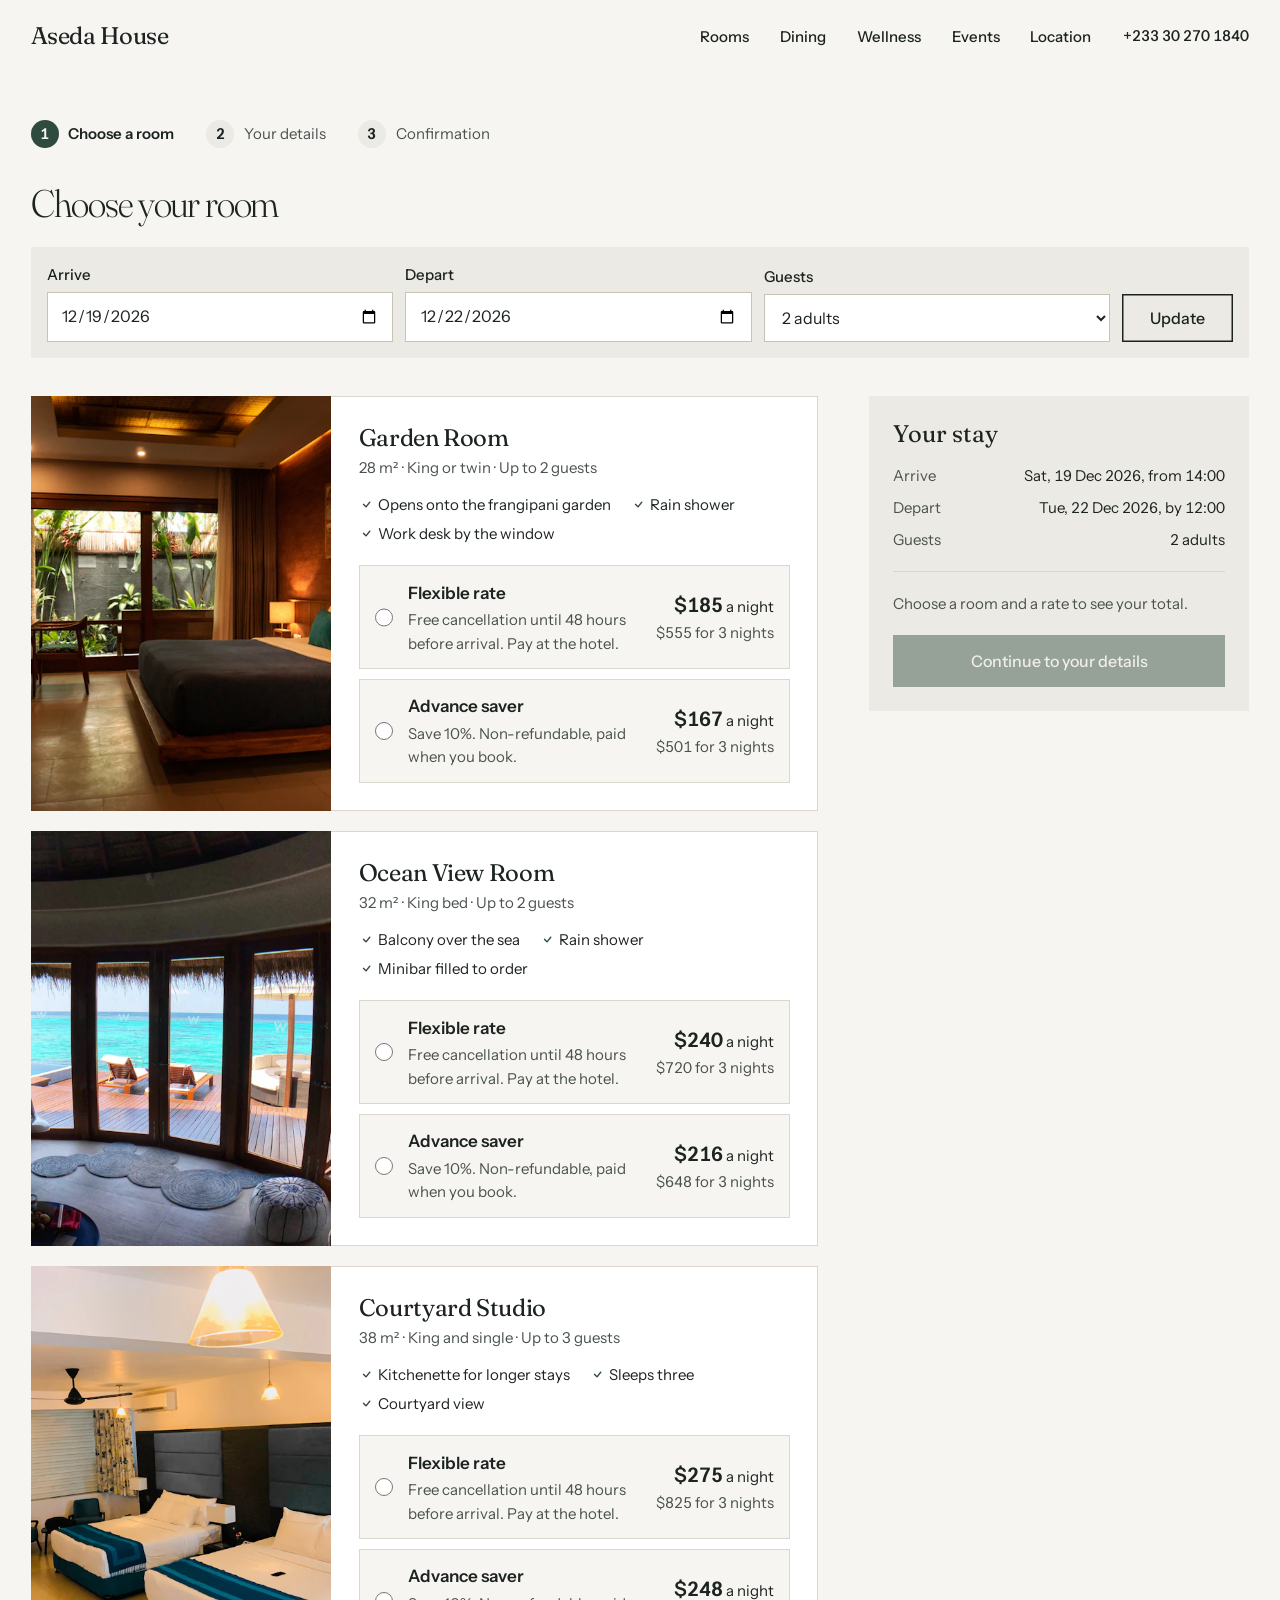
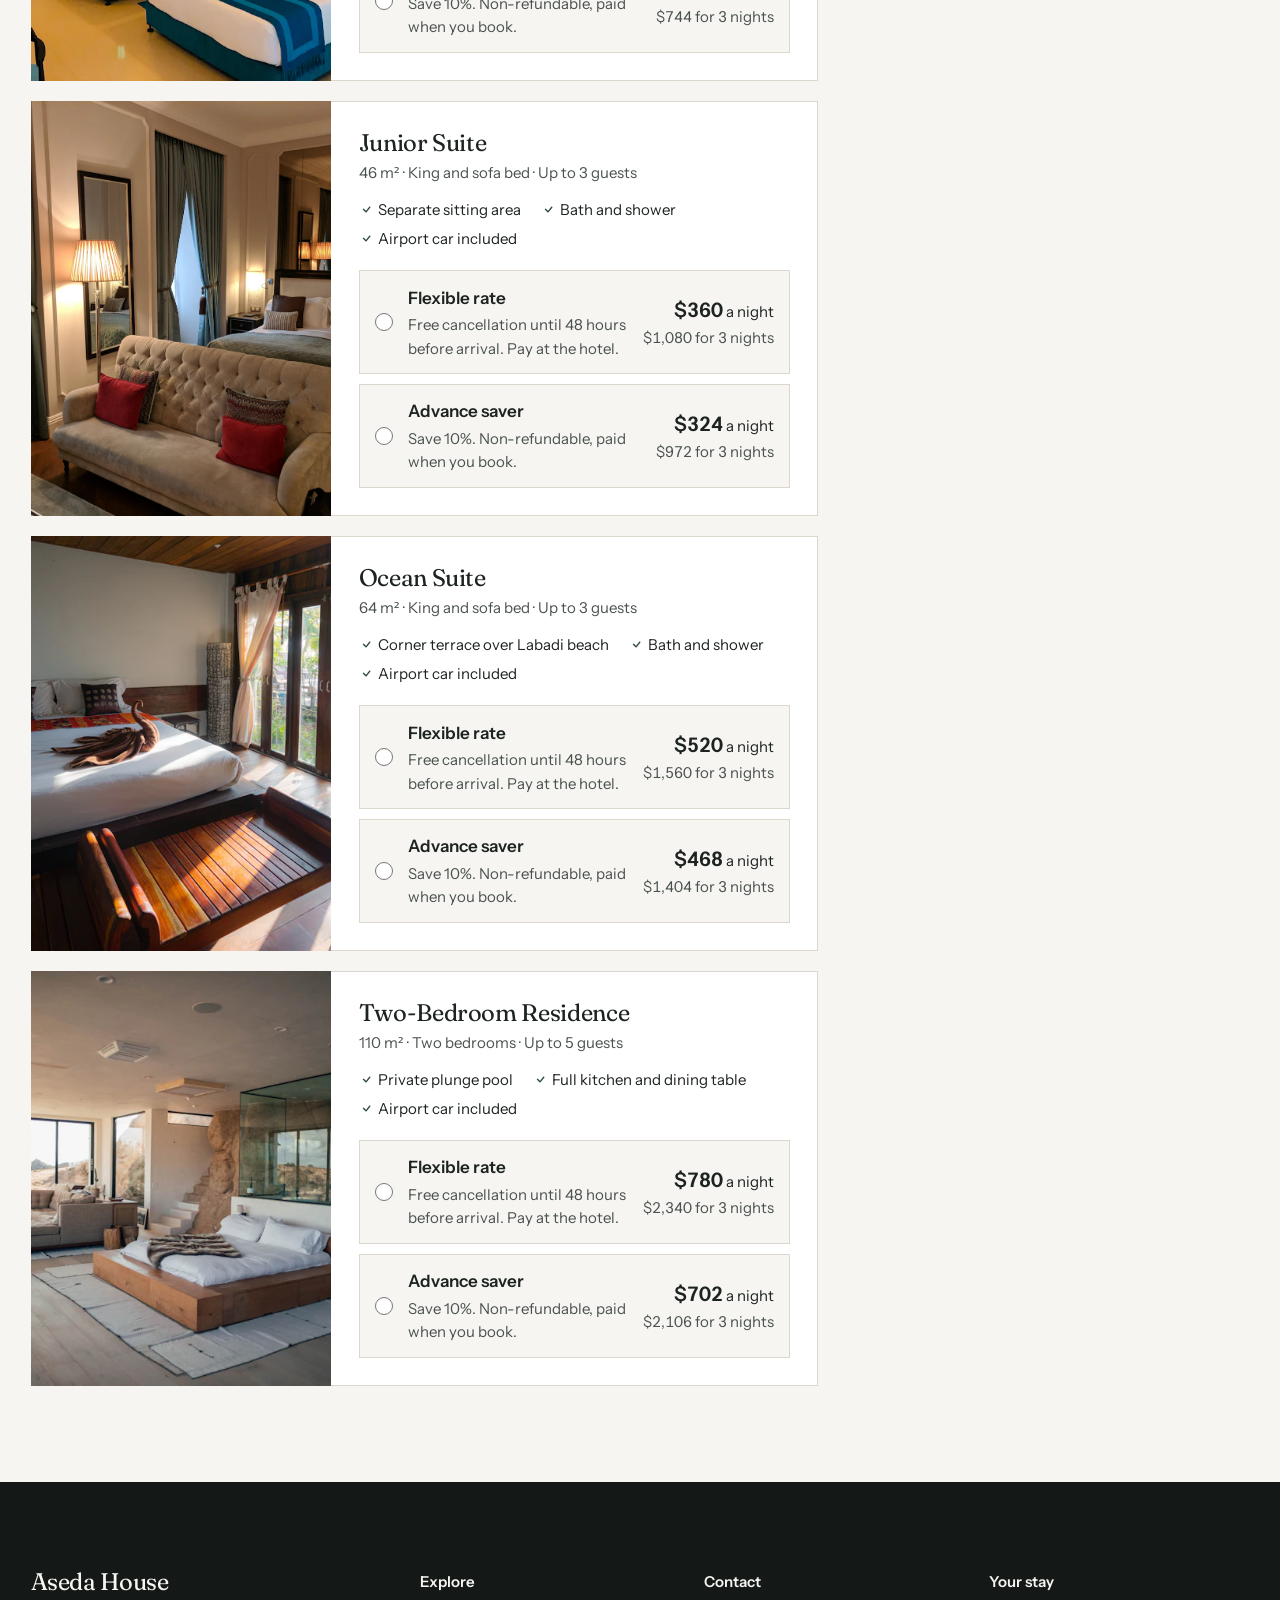
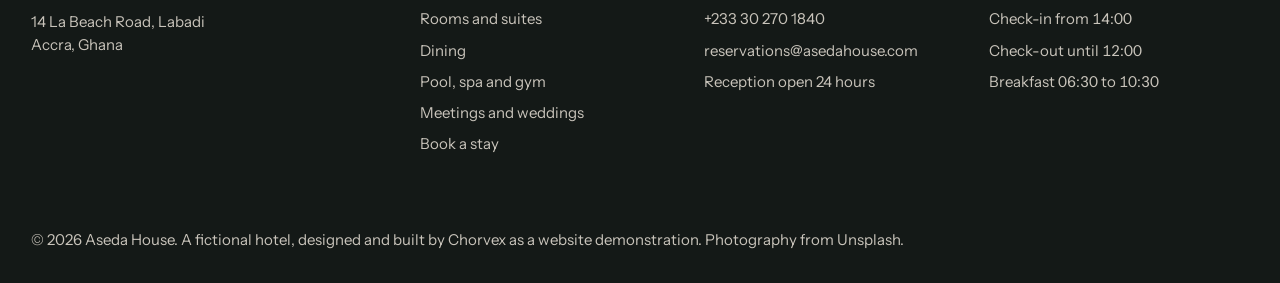
==== booking.html @ 12451e7a "Aseda House website: homepage, booking and checkout - Homepage: full-bleed hero with a live booking " ====
<!doctype html>
<html lang="en">
<head>
  <meta charset="utf-8">
  <meta name="viewport" content="width=device-width, initial-scale=1, viewport-fit=cover">
  <title>Choose your room · Aseda House</title>
  <meta name="description" content="Check availability and book a room or suite at Aseda House, Labadi, Accra. Best rate and breakfast included when you book direct.">
  <meta name="theme-color" content="#F6F5F1">
  <link rel="icon" href="assets/logo/favicon.svg" type="image/svg+xml">
  <link rel="preconnect" href="https://fonts.googleapis.com">
  <link rel="preconnect" href="https://fonts.gstatic.com" crossorigin>
  <link rel="stylesheet" href="https://fonts.googleapis.com/css2?family=Fraunces:opsz,wght,SOFT@9..144,300..500,30&family=Instrument+Sans:wght@400..600&display=swap">
  <link rel="stylesheet" href="https://cdn.jsdelivr.net/npm/bootstrap-icons@1.11.3/font/bootstrap-icons.min.css">
  <link rel="stylesheet" href="css/base.css">
  <link rel="stylesheet" href="css/components.css">
  <link rel="stylesheet" href="css/responsive.css">
  <link rel="stylesheet" href="css/booking.css">
  <script>document.documentElement.classList.add('js');</script>
</head>
<body class="page-booking">
  <a class="skip-link" href="#main">Skip to content</a>

  <header class="site-header" data-header>
    <div class="site-header__inner">
      <a class="wordmark" href="index.html" aria-label="Aseda House, home">Aseda House</a>
      <nav class="site-nav" aria-label="Main">
        <ul class="site-nav__list">
          <li><a href="index.html#rooms">Rooms</a></li>
          <li><a href="index.html#dining">Dining</a></li>
          <li><a href="index.html#wellness">Wellness</a></li>
          <li><a href="index.html#events">Events</a></li>
          <li><a href="index.html#location">Location</a></li>
        </ul>
      </nav>
      <a class="site-header__phone tabular" href="tel:+233302701840">+233 30 270 1840</a>
      <button class="menu-toggle" type="button" aria-expanded="false" aria-controls="mobile-menu" data-menu-open>
        <i class="bi bi-list" aria-hidden="true"></i><span class="visually-hidden">Open menu</span>
      </button>
    </div>
  </header>

  <div class="mobile-menu" id="mobile-menu" role="dialog" aria-modal="true" aria-label="Menu" hidden>
    <div class="mobile-menu__top">
      <a class="wordmark" href="index.html">Aseda House</a>
      <button class="menu-toggle" type="button" data-menu-close>
        <i class="bi bi-x-lg" aria-hidden="true"></i><span class="visually-hidden">Close menu</span>
      </button>
    </div>
    <nav aria-label="Mobile">
      <ul class="mobile-menu__list">
        <li><a href="index.html">Home</a></li>
        <li><a href="index.html#rooms">Rooms and suites</a></li>
        <li><a href="index.html#dining">Dining</a></li>
        <li><a href="index.html#wellness">Wellness</a></li>
        <li><a href="index.html#location">Location</a></li>
      </ul>
    </nav>
    <div class="mobile-menu__foot">
      <a class="mobile-menu__phone" href="tel:+233302701840">+233 30 270 1840</a>
    </div>
  </div>

  <main id="main" class="flow">
    <div class="container">
      <ol class="steps" aria-label="Booking steps">
        <li class="is-current" aria-current="step"><span>Choose a room</span></li>
        <li><span>Your details</span></li>
        <li><span>Confirmation</span></li>
      </ol>

      <h1 class="t-h2 flow__title">Choose your room</h1>

      <form class="search" action="booking.html" method="get" data-search aria-label="Change your dates">
        <div class="search__field">
          <label for="s-in">Arrive</label>
          <input id="s-in" name="checkin" type="date" required>
        </div>
        <div class="search__field">
          <label for="s-out">Depart</label>
          <input id="s-out" name="checkout" type="date" required>
        </div>
        <div class="search__field">
          <label for="s-guests">Guests</label>
          <select id="s-guests" name="guests">
            <option value="1">1 adult</option>
            <option value="2" selected>2 adults</option>
            <option value="3">3 guests</option>
            <option value="4">4 guests</option>
            <option value="5">5 guests</option>
          </select>
        </div>
        <button class="btn btn--outline search__submit" type="submit">Update</button>
      </form>

      <div class="flow__layout">
        <div class="room-list" data-room-list tabindex="-1" aria-label="Available rooms" aria-live="polite">
          <noscript>
            <div class="notice">
              <h2 class="t-h3">Book by phone or email</h2>
              <p>Online booking needs JavaScript. Call <a href="tel:+233302701840">+233 30 270 1840</a> or write to <a href="mailto:reservations@asedahouse.com">reservations@asedahouse.com</a> with your dates and we will reply within the hour.</p>
            </div>
          </noscript>
        </div>
        <aside class="summary" data-summary aria-label="Your stay"></aside>
      </div>
    </div>

    <div class="mobile-bar" data-mobile-bar hidden>
      <div>
        <p class="mobile-bar__total" data-mobile-total></p>
        <p class="mobile-bar__detail" data-mobile-detail></p>
      </div>
      <a class="btn btn--accent" href="checkout.html">Continue</a>
    </div>
  </main>

  <!-- ============ Footer ============ -->
  <footer class="site-footer">
    <div class="container site-footer__cols">
      <div>
        <p class="wordmark site-footer__brand">Aseda House</p>
        <address>14 La Beach Road, Labadi<br>Accra, Ghana</address>
      </div>
      <nav aria-label="Footer">
        <p class="site-footer__head">Explore</p>
        <ul>
          <li><a href="index.html#rooms">Rooms and suites</a></li>
          <li><a href="index.html#dining">Dining</a></li>
          <li><a href="index.html#wellness">Pool, spa and gym</a></li>
          <li><a href="index.html#events">Meetings and weddings</a></li>
          <li><a href="booking.html">Book a stay</a></li>
        </ul>
      </nav>
      <div>
        <p class="site-footer__head">Contact</p>
        <ul>
          <li><a href="tel:+233302701840">+233 30 270 1840</a></li>
          <li><a href="mailto:reservations@asedahouse.com">reservations@asedahouse.com</a></li>
          <li>Reception open 24 hours</li>
        </ul>
      </div>
      <div>
        <p class="site-footer__head">Your stay</p>
        <ul class="tabular">
          <li>Check-in from 14:00</li>
          <li>Check-out until 12:00</li>
          <li>Breakfast 06:30 to 10:30</li>
        </ul>
      </div>
    </div>
    <div class="container site-footer__legal">
      <p>© 2026 Aseda House. A fictional hotel, designed and built by Chorvex as a website demonstration. Photography from Unsplash.</p>
    </div>
  </footer>
  <script src="js/main.js" defer></script>
  <script src="js/booking.js" defer></script>
</body>
</html>
---- css/base.css ----
/* ==========================================================================
   Aseda House — base
   Tokens, reset, typography, layout primitives. Every other stylesheet
   references these tokens; no raw colours or sizes downstream.
   ========================================================================== */

:root {
  /* Brand palette */
  --limestone: #F6F5F1;
  --linen: #ECEAE4;
  --sand: #DCD7CC;
  --brass: #B8945A;
  --laterite: #A4553A;
  --laterite-deep: #8E4630;
  --palm: #2F4A3E;
  --ink: #1C2321;
  --night: #141917;

  /* Roles */
  --bg: var(--limestone);
  --surface: var(--linen);
  --text: var(--ink);
  --text-soft: #4A524F;
  --accent: var(--palm);
  --accent-press: #22372E;
  --on-dark: var(--limestone);
  --on-dark-soft: #C9C4BB;
  --error: #9A2F1F;
  --success: var(--palm);

  /* Type */
  --font-display: "Fraunces", "Iowan Old Style", Georgia, serif;
  --font-text: "Instrument Sans", "Segoe UI", system-ui, sans-serif;

  /* Five steps, and only five */
  --step-display: clamp(3.25rem, 8.6vw, 8.25rem);   /* 52 → 132 */
  --step-h2: clamp(2.25rem, 4.2vw, 3.75rem);        /* 36 → 60 */
  --step-h3: clamp(1.5rem, 2.4vw, 2.25rem);         /* 24 → 36 */
  --step-body: clamp(1.0625rem, 1.1vw, 1.1875rem);  /* 17 → 19 */
  --step-small: 0.9375rem;                          /* 15 */

  /* Space */
  --margin: clamp(1rem, 2.4vw, 2rem);
  --gap: clamp(1rem, 2vw, 1.5rem);
  --section: clamp(5rem, 10vw, 8.5rem);
  --container: 1240px;
  --frame: 10px;

  /* Shape and motion */
  --radius: 0;
  --ease-out: cubic-bezier(0.22, 1, 0.36, 1);
  --ease-in-out: cubic-bezier(0.65, 0, 0.35, 1);
  --dur-fast: 180ms;
  --dur: 300ms;
  --dur-slow: 700ms;

  --header-h: 72px;
}

/* ---------- Reset ---------- */
*, *::before, *::after { box-sizing: border-box; }
* { margin: 0; }
html {
  -webkit-text-size-adjust: 100%;
  text-size-adjust: 100%;
  scroll-behavior: smooth;
  scroll-padding-top: var(--header-h);
}
body {
  min-height: 100svh;
  background: var(--bg);
  color: var(--text);
  font-family: var(--font-text);
  font-size: var(--step-body);
  line-height: 1.55;
  -webkit-font-smoothing: antialiased;
  text-rendering: optimizeLegibility;
  overflow-x: clip;
}
img, picture, svg, video { display: block; max-width: 100%; }
img { height: auto; }
[hidden] { display: none !important; }
input, button, textarea, select { font: inherit; color: inherit; }
button { cursor: pointer; background: none; border: 0; padding: 0; }
a { color: inherit; text-decoration: none; }
ul, ol { padding: 0; list-style: none; }
p, li, dd { text-wrap: pretty; }
h1, h2, h3, h4 { text-wrap: balance; font-weight: inherit; }

::selection { background: var(--palm); color: var(--limestone); }

:focus-visible {
  outline: 2px solid var(--accent);
  outline-offset: 3px;
}
.on-dark :focus-visible { outline-color: var(--brass); }

/* ---------- Type roles ---------- */
.t-display,
.t-h2,
.t-h3 {
  font-family: var(--font-display);
  font-weight: 300;
  font-variation-settings: "SOFT" 30, "opsz" 144;
  letter-spacing: -0.03em;
  line-height: 1;
}
.t-display { font-size: var(--step-display); line-height: 0.96; }
.t-h2 { font-size: var(--step-h2); line-height: 1.02; }
.t-h3 { font-size: var(--step-h3); line-height: 1.15; letter-spacing: -0.015em; font-variation-settings: "SOFT" 30, "opsz" 48; }
.t-body { font-size: var(--step-body); line-height: 1.55; }
.t-small { font-size: var(--step-small); line-height: 1.5; }
.t-soft { color: var(--text-soft); }
.on-dark .t-soft { color: var(--on-dark-soft); }
.tabular { font-variant-numeric: tabular-nums; }

/* ---------- Layout primitives ---------- */
.wrap {
  width: 100%;
  padding-inline: var(--margin);
}
.grid {
  display: grid;
  grid-template-columns: repeat(12, minmax(0, 1fr));
  column-gap: var(--gap);
}
.section { padding-block: var(--section); }

.visually-hidden {
  position: absolute !important;
  width: 1px; height: 1px;
  padding: 0; margin: -1px;
  overflow: hidden; clip: rect(0 0 0 0);
  white-space: nowrap; border: 0;
}

.skip-link {
  position: fixed;
  top: 12px; left: 12px;
  z-index: 200;
  padding: 12px 18px;
  background: var(--ink);
  color: var(--limestone);
  transform: translateY(-160%);
  transition: transform var(--dur) var(--ease-out);
}
.skip-link:focus { transform: none; }

/* Chapter grounds: each section is one flat field */
[data-ground="limestone"] { background: var(--limestone); color: var(--ink); }
[data-ground="linen"]     { background: var(--linen);     color: var(--ink); }
[data-ground="sand"]      { background: var(--sand);      color: var(--ink); }
[data-ground="laterite"]  { background: var(--laterite);  color: var(--limestone); }
[data-ground="palm"]      { background: var(--palm);      color: var(--limestone); }
[data-ground="ink"]       { background: var(--ink);       color: var(--limestone); }
[data-ground="night"]     { background: var(--night);     color: var(--limestone); }

/* ---------- Reveal (content is visible without script) ---------- */
.js [data-reveal] {
  opacity: 0;
  transform: translateY(24px);
  transition:
    opacity var(--dur-slow) var(--ease-out),
    transform var(--dur-slow) var(--ease-out);
  transition-delay: calc(var(--i, 0) * 80ms);
}
.js [data-reveal].is-in { opacity: 1; transform: none; }

@media (prefers-reduced-motion: reduce) {
  html { scroll-behavior: auto; }
  *, *::before, *::after {
    animation-duration: 0.01ms !important;
    animation-iteration-count: 1 !important;
    transition-duration: 0.01ms !important;
    transition-delay: 0ms !important;
  }
  .js [data-reveal] { opacity: 1; transform: none; }
}
---- css/components.css ----
/* ==========================================================================
   Aseda House — components shared by every page
   Wordmark, header, navigation, mobile menu, buttons, links, footer
   ========================================================================== */

/* ---------- Wordmark ---------- */
.wordmark {
  font-family: var(--font-display);
  font-weight: 400;
  font-variation-settings: "SOFT" 30, "opsz" 36;
  font-size: 1.5rem;
  letter-spacing: -0.02em;
  line-height: 1;
  white-space: nowrap;
}
.wordmark--light { color: var(--limestone); }

/* ---------- Buttons ---------- */
.btn {
  --btn-bg: var(--ink);
  --btn-fg: var(--limestone);
  --btn-bg-hover: #000;
  display: inline-flex;
  align-items: center;
  justify-content: center;
  gap: 0.6em;
  min-height: 52px;
  padding: 0 1.75rem;
  background: var(--btn-bg);
  color: var(--btn-fg);
  font-size: 1rem;
  font-weight: 500;
  line-height: 1;
  white-space: nowrap;
  border-radius: var(--radius);
  transition:
    background-color var(--dur-fast) ease,
    transform var(--dur-fast) var(--ease-out);
  -webkit-tap-highlight-color: transparent;
}
.btn:hover { background: var(--btn-bg-hover); }
.btn:active { transform: scale(0.97); }
.btn--accent { --btn-bg: var(--accent); --btn-fg: var(--limestone); --btn-bg-hover: var(--accent-press); }
.btn--light { --btn-bg: var(--limestone); --btn-fg: var(--ink); --btn-bg-hover: #fff; }
.btn--sm { min-height: 44px; padding: 0 1.25rem; font-size: var(--step-small); }
.btn--block { width: 100%; }

/* ---------- Arrow link ---------- */
.link-arrow {
  display: inline-flex;
  align-items: center;
  gap: 0.5em;
  font-weight: 500;
  text-decoration: underline;
  text-decoration-thickness: 2px;
  text-underline-offset: 6px;
  text-decoration-color: color-mix(in srgb, currentColor 35%, transparent);
  transition: text-decoration-color var(--dur) ease;
}
.link-arrow .bi { transition: transform var(--dur) var(--ease-out); }
.link-arrow:hover { text-decoration-color: currentColor; }
.link-arrow:hover .bi { transform: translateX(4px); }

/* ---------- Header ---------- */
.site-header {
  position: fixed;
  inset: 0 0 auto 0;
  z-index: 50;
  height: var(--header-h);
  transition:
    background-color var(--dur) ease,
    color var(--dur) ease,
    transform var(--dur-slow) var(--ease-out);
}
.site-header__inner {
  height: 100%;
  display: flex;
  align-items: center;
  gap: 2rem;
  padding-inline: var(--margin);
}
.site-header .wordmark { margin-right: auto; }

.site-nav__list { display: flex; gap: clamp(1.25rem, 2.4vw, 2.25rem); }
.site-nav__list a {
  position: relative;
  font-size: var(--step-small);
  font-weight: 500;
  padding-block: 0.5rem;
}
.site-nav__list a::after {
  content: "";
  position: absolute;
  left: 0; right: 0; bottom: 0.15rem;
  height: 2px;
  background: currentColor;
  transform: scaleX(0);
  transform-origin: left;
  transition: transform var(--dur) var(--ease-out);
}
.site-nav__list a:hover::after,
.site-nav__list a[aria-current="page"]::after { transform: scaleX(1); }

/* A solid bar on the page ground; over the hero photograph it is clear, with light type */
.site-header { background-color: var(--limestone); color: var(--ink); }
.site-header.is-clear { background-color: transparent; color: var(--limestone); }
.site-header__phone {
  font-size: var(--step-small);
  font-weight: 500;
  white-space: nowrap;
}
.site-header__phone:hover { text-decoration: underline; text-underline-offset: 4px; }

.menu-toggle {
  display: none;
  width: 48px; height: 48px;
  margin-right: -12px;
  align-items: center;
  justify-content: center;
  font-size: 1.75rem;
  -webkit-tap-highlight-color: transparent;
}
.menu-toggle--light { color: var(--limestone); }

/* ---------- Mobile menu ---------- */
.mobile-menu {
  position: fixed;
  inset: 0;
  z-index: 100;
  display: flex;
  flex-direction: column;
  background: var(--ink);
  color: var(--limestone);
  padding: 0 var(--margin) max(var(--margin), env(safe-area-inset-bottom));
  overflow-y: auto;
  overscroll-behavior: contain;
}
.mobile-menu[hidden] { display: none; }
.mobile-menu .menu-toggle { display: inline-flex; color: var(--limestone); }
.mobile-menu__top {
  height: var(--header-h);
  flex: none;
  display: flex;
  align-items: center;
  justify-content: space-between;
}
.mobile-menu__list { padding-block: 2rem; }
.mobile-menu__list a {
  display: block;
  padding-block: 0.4rem;
  font-family: var(--font-display);
  font-weight: 300;
  font-size: clamp(2.25rem, 9vw, 3rem);
  letter-spacing: -0.03em;
  line-height: 1.1;
}
.mobile-menu__list a[aria-current="page"] { color: var(--brass); }
.mobile-menu__foot { margin-top: auto; display: grid; gap: 1rem; padding-top: 1.5rem; }
.mobile-menu__phone { text-align: center; padding: 0.75rem; color: var(--on-dark-soft); }
.mobile-menu.is-open .mobile-menu__list li {
  animation: menu-in var(--dur-slow) var(--ease-out) both;
  animation-delay: calc(var(--i, 0) * 50ms);
}
@keyframes menu-in {
  from { opacity: 0; transform: translateY(16px); }
}
body.menu-open { overflow: hidden; }

/* ---------- Outline button ---------- */
.btn--outline {
  --btn-bg: transparent; --btn-fg: var(--ink); --btn-bg-hover: var(--ink);
  box-shadow: inset 0 0 0 1.5px var(--ink);
  transition: background-color var(--dur-fast) ease, color var(--dur-fast) ease, transform var(--dur-fast) var(--ease-out);
}
.btn--outline:hover { color: var(--limestone); }

/* ---------- Footer ---------- */
.site-footer {
  background: var(--night);
  color: var(--on-dark-soft);
  padding-block: clamp(3.5rem, 7vw, 5.5rem) 2rem;
  font-size: var(--step-small);
}
.site-footer__cols {
  display: grid;
  grid-template-columns: 1.4fr repeat(3, minmax(0, 1fr));
  gap: 2.5rem var(--gap);
}
.site-footer__brand { color: var(--limestone); margin-bottom: 1rem; }
.site-footer address { font-style: normal; }
.site-footer ul { display: grid; gap: 0.5rem; }
.site-footer a { transition: color var(--dur-fast) ease; }
.site-footer a:hover { color: var(--limestone); }
.site-footer__head { color: var(--limestone); font-weight: 600; margin-bottom: 0.9rem; }
.site-footer__legal { margin-top: clamp(3rem, 6vw, 4.5rem); }
---- css/responsive.css ----
/* ==========================================================================
   Aseda House — shared responsive rules (header, hero booking bar, footer)
   Section layouts carry their own breakpoints in pages.css and booking.css.
   ========================================================================== */

/* ---------- Large screens ---------- */
@media (min-width: 1680px) {
  :root { --margin: 3rem; }
}

/* ---------- Laptops ---------- */
@media (max-width: 1180px) {
  .site-nav__list { gap: 1.25rem; }
  .site-header__phone { display: none; }
  .booking-bar { grid-template-columns: repeat(2, minmax(0, 1fr)) minmax(0, 1.4fr); }
  .booking-bar__field--wide { grid-column: 1 / 3; }
  .booking-bar__submit { min-height: 64px; }
}

/* ---------- Tablets and below ---------- */
@media (max-width: 959px) {
  :root { --header-h: 64px; }

  /* Header: menu button replaces the inline navigation */
  .site-nav,
  .site-header__book { display: none; }
  .menu-toggle { display: inline-flex; }

  /* Hero: the booking bar becomes a two-column form under the title */
  .hero__title { font-size: clamp(3rem, 12vw, 6rem); }
  .booking-bar { grid-template-columns: 1fr 1fr; }
  .booking-bar__field--wide { grid-column: 1 / -1; }
  .booking-bar__submit { grid-column: 1 / -1; min-height: 56px; }

  .site-footer__cols { grid-template-columns: 1fr 1fr; }
}

/* ---------- Phones ---------- */
@media (max-width: 639px) {
  :root { --section: 4.5rem; --margin: 20px; }

  .hero { padding-top: calc(var(--header-h) + 3rem); gap: 2rem; }
  .hero__title { font-size: 13vw; line-height: 0.98; }
  .hero__lede { font-size: 1.0625rem; margin-top: 1.25rem; }
  .booking-bar__field { padding: 0.75rem 1rem; }
  .booking-bar__field input,
  .booking-bar__field select { font-size: 1rem; }

  .site-footer__cols { grid-template-columns: 1fr; }
}
---- css/booking.css ----
/* ==========================================================================
   Aseda House — booking and checkout
   Steps, search bar, room offers, rate choices, the stay summary and the
   checkout form. Form controls keep their borders: they are real fields.
   ========================================================================== */

figure { margin: 0; }
figure > img { width: 100%; height: 100%; object-fit: cover; }

.container {
  width: min(100% - 2 * var(--margin), var(--container));
  margin-inline: auto;
}
.flow {
  padding: calc(var(--header-h) + clamp(1.5rem, 4vw, 3rem)) 0 clamp(4rem, 8vw, 6rem);
  min-height: 70svh;
}
.flow__title { margin-top: clamp(1.5rem, 3vw, 2.25rem); font-size: clamp(2rem, 3vw, 2.5rem); }
.flow__layout {
  display: grid;
  grid-template-columns: minmax(0, 1fr) minmax(300px, 380px);
  gap: clamp(1.5rem, 4vw, 3.5rem);
  align-items: start;
  margin-top: clamp(1.5rem, 3vw, 2.5rem);
}

.site-header__secure {
  display: inline-flex;
  align-items: center;
  gap: 0.4rem;
  font-size: var(--step-small);
  color: var(--text-soft);
}

/* ---------- Steps ---------- */
.steps {
  display: flex;
  flex-wrap: wrap;
  gap: 0.5rem 2rem;
  counter-reset: step;
  font-size: var(--step-small);
}
.steps li {
  counter-increment: step;
  display: flex;
  align-items: center;
  gap: 0.6rem;
  color: var(--text-soft);
}
.steps li::before {
  content: counter(step);
  display: grid;
  place-items: center;
  width: 1.75rem;
  height: 1.75rem;
  border-radius: 50%;
  background: var(--linen);
  color: var(--ink);
  font-weight: 600;
  font-variant-numeric: tabular-nums;
}
.steps li.is-current { color: var(--ink); font-weight: 600; }
.steps li.is-current::before { background: var(--accent); color: var(--limestone); }
.steps li.is-done::before { content: "\F26E"; font-family: "bootstrap-icons"; background: var(--palm); color: var(--limestone); }
.steps a { text-decoration: underline; text-underline-offset: 4px; }

/* ---------- Search ---------- */
.search {
  display: grid;
  grid-template-columns: repeat(3, minmax(0, 1fr)) auto;
  gap: 0.75rem;
  align-items: end;
  margin-top: 1.5rem;
  padding: 1rem;
  background: var(--linen);
}
.search__field,
.field { display: grid; gap: 0.35rem; }
.search__field label,
.field label { font-size: var(--step-small); font-weight: 500; }
.search__submit { min-height: 48px; }

/* Shared field look */
.search input,
.search select,
.field input,
.field select,
.field textarea {
  width: 100%;
  min-height: 48px;
  padding: 0.65rem 0.85rem;
  background: #fff;
  border: 1px solid #C9C3B6;
  border-radius: 0;
  font-size: 1rem;
  color: var(--ink);
  transition: border-color var(--dur-fast) ease, box-shadow var(--dur-fast) ease;
}
.field textarea { resize: vertical; min-height: 7rem; }
.search input:hover,
.search select:hover,
.field input:hover,
.field select:hover,
.field textarea:hover { border-color: var(--ink); }
.search input:focus,
.search select:focus,
.field input:focus,
.field select:focus,
.field textarea:focus { outline: none; border-color: var(--accent); box-shadow: 0 0 0 3px color-mix(in srgb, var(--accent) 25%, transparent); }
.field input:user-invalid,
.field select:user-invalid { border-color: var(--error); }
.field__hint,
.field__optional { font-size: var(--step-small); color: var(--text-soft); font-weight: 400; }

/* ---------- Room offers ---------- */
.room-list { display: grid; gap: 1.25rem; }
.room-list:focus { outline: none; }
.offer {
  display: grid;
  grid-template-columns: minmax(200px, 300px) minmax(0, 1fr);
  background: #fff;
  box-shadow: inset 0 0 0 1px var(--sand);
  transition: box-shadow var(--dur) ease;
}
.offer.is-selected { box-shadow: inset 0 0 0 2px var(--accent); }
.offer.is-unavailable { opacity: 0.6; }
.offer__img { position: relative; min-height: 220px; overflow: hidden; }
.offer__img img { position: absolute; inset: 0; }
.offer__body { padding: clamp(1.25rem, 2.5vw, 1.75rem); }
.offer__name {
  font-family: var(--font-display);
  font-weight: 400;
  font-variation-settings: "SOFT" 30, "opsz" 36;
  font-size: 1.5rem;
  letter-spacing: -0.015em;
  line-height: 1.15;
}
.offer__meta { margin-top: 0.3rem; font-size: var(--step-small); color: var(--text-soft); }
.offer__features {
  display: flex;
  flex-wrap: wrap;
  gap: 0.35rem 1.25rem;
  margin-top: 0.85rem;
  font-size: var(--step-small);
}
.offer__features li { position: relative; padding-left: 1.2rem; }
.offer__features li::before {
  content: "\F26E";
  font-family: "bootstrap-icons";
  position: absolute;
  left: 0;
  color: var(--accent);
}
.offer__note { margin-top: 1.25rem; font-size: var(--step-small); color: var(--text-soft); }

.rates { border: 0; padding: 0; margin: 1.25rem 0 0; display: grid; gap: 0.6rem; min-width: 0; }

/* A rate or an option: the whole row is the control */
.rate,
.choice {
  display: grid;
  grid-template-columns: auto minmax(0, 1fr) auto;
  gap: 0.25rem 0.9rem;
  align-items: center;
  padding: 0.9rem 1rem;
  background: var(--limestone);
  box-shadow: inset 0 0 0 1px var(--sand);
  cursor: pointer;
  transition: box-shadow var(--dur-fast) ease, background-color var(--dur-fast) ease;
}
.rate:hover,
.choice:hover { box-shadow: inset 0 0 0 1px var(--ink); }
.rate.is-checked,
.choice:has(input:checked) { background: #fff; box-shadow: inset 0 0 0 2px var(--accent); }
.choice.is-disabled { opacity: 0.55; cursor: not-allowed; }
.choice + .choice { margin-top: 0.6rem; }
.rate input,
.choice input { width: 1.15rem; height: 1.15rem; accent-color: var(--accent); margin: 0; }
.rate:has(input:focus-visible),
.choice:has(input:focus-visible) { outline: 2px solid var(--accent); outline-offset: 2px; }
.rate__text,
.choice__text { display: grid; gap: 0.15rem; }
.rate__name,
.choice__name { font-weight: 600; }
.rate__terms,
.choice__terms { font-size: var(--step-small); color: var(--text-soft); }
.rate__price { text-align: right; font-size: var(--step-small); }
.rate__price strong { font-size: 1.25rem; font-weight: 600; }
.rate__total { display: block; color: var(--text-soft); }
.choice__price { font-size: var(--step-small); font-weight: 600; text-align: right; }

/* ---------- Summary ---------- */
.summary {
  position: sticky;
  top: calc(var(--header-h) + 1.5rem);
  padding: 1.5rem;
  background: var(--linen);
}
.summary__title {
  font-family: var(--font-display);
  font-weight: 400;
  font-variation-settings: "SOFT" 30, "opsz" 36;
  font-size: 1.5rem;
  line-height: 1.15;
  margin-bottom: 1rem;
}
.summary__rows { display: grid; gap: 0.55rem; font-size: var(--step-small); }
.summary__rows div { display: flex; justify-content: space-between; gap: 1rem; }
.summary__rows dt { color: var(--text-soft); }
.summary__rows dd { text-align: right; font-variant-numeric: tabular-nums; }
.summary__room {
  display: grid;
  grid-template-columns: 88px 1fr;
  gap: 0.9rem;
  align-items: center;
  margin-block: 1.25rem;
  padding-block: 1.25rem;
  border-block: 1px solid var(--sand);
}
.summary__room img { aspect-ratio: 4 / 3; width: 100%; height: auto; object-fit: cover; }
.summary__room-name { font-weight: 600; }
.summary__room-rate { font-size: var(--step-small); color: var(--text-soft); }
.summary__money dt { color: var(--ink); }
.summary__total {
  margin-top: 0.5rem;
  padding-top: 0.9rem;
  border-top: 1px solid var(--sand);
  font-size: 1.125rem;
  font-weight: 600;
}
.summary__note { margin-top: 1rem; font-size: var(--step-small); color: var(--text-soft); }
.summary__empty { margin-top: 1.25rem; padding-top: 1.25rem; border-top: 1px solid var(--sand); font-size: var(--step-small); color: var(--text-soft); }
.summary__cta { margin-top: 1.25rem; }
.summary__cta.is-disabled { opacity: 0.45; pointer-events: none; }

/* ---------- Checkout form ---------- */
.checkout { display: grid; gap: 1.25rem; }
.panel {
  margin: 0;
  min-width: 0;
  padding: clamp(1.25rem, 3vw, 1.75rem);
  background: #fff;
  border: 0;
  box-shadow: inset 0 0 0 1px var(--sand);
}
.panel__title {
  float: left;
  width: 100%;
  margin-bottom: 1.25rem;
  font-family: var(--font-display);
  font-weight: 400;
  font-variation-settings: "SOFT" 30, "opsz" 36;
  font-size: 1.375rem;
  line-height: 1.2;
}
.panel__title + * { clear: both; }
.fields { display: grid; grid-template-columns: 1fr 1fr; gap: 1rem; }
.field--wide { grid-column: 1 / -1; }
.panel > .choice { margin-top: 1rem; }
.panel > .choice:first-of-type { margin-top: 0; }
.panel > .fields + .choice { margin-top: 1.25rem; }
.panel > [data-flight] { margin-top: 1rem; }

.checkout__foot { display: grid; gap: 1.25rem; justify-items: start; }
.checkout__submit { min-height: 56px; font-size: 1.0625rem; }
.consent { display: flex; gap: 0.75rem; align-items: flex-start; cursor: pointer; }
.consent input { width: 1.15rem; height: 1.15rem; margin-top: 0.2rem; accent-color: var(--accent); flex: none; }
.form-error { padding: 0.9rem 1rem; background: #F6E3DF; color: var(--error); font-weight: 500; }

/* ---------- Notices and confirmation ---------- */
.notice,
.confirm { padding: clamp(1.5rem, 4vw, 2.5rem); background: #fff; box-shadow: inset 0 0 0 1px var(--sand); }
.notice > * + *,
.confirm > * + * { margin-top: 1rem; }
.notice .btn { margin-top: 1.5rem; }
.confirm:focus { outline: none; }
.confirm__icon { font-size: 2.5rem; color: var(--palm); }
.confirm__ref { font-size: 1.125rem; }
.confirm__ref strong { letter-spacing: 0.02em; }
.confirm .button-row { display: flex; flex-wrap: wrap; align-items: center; gap: 1rem 2rem; margin-top: 1.75rem; }
.confirm__help { font-size: var(--step-small); color: var(--text-soft); }
.confirm__help a { text-decoration: underline; text-underline-offset: 3px; }

/* ---------- Phone bar ---------- */
.mobile-bar { display: none; }

/* ---------- Tablets ---------- */
@media (max-width: 959px) {
  .flow__layout { grid-template-columns: 1fr; }
  .summary { position: static; }
  .page-booking .summary { order: -1; }
  .room-list + .summary { order: 0; }
  .offer { grid-template-columns: 220px minmax(0, 1fr); }
  .site-header__secure { margin-left: auto; }

  .mobile-bar:not([hidden]) {
    position: sticky;
    bottom: 0;
    z-index: 40;
    display: flex;
    align-items: center;
    justify-content: space-between;
    gap: 1rem;
    padding: 0.85rem var(--margin) max(0.85rem, env(safe-area-inset-bottom));
    background: var(--ink);
    color: var(--limestone);
  }
  .mobile-bar__total { font-weight: 600; }
  .mobile-bar__detail { font-size: var(--step-small); color: var(--on-dark-soft); }
}

/* ---------- Phones ---------- */
@media (max-width: 639px) {
  .steps { gap: 0.5rem 1rem; }
  .steps li span { display: none; }
  .steps li.is-current span { display: inline; }
  .steps li a { font-size: 0; }
  .search { grid-template-columns: 1fr 1fr; }
  .search__field:nth-child(3),
  .search__submit { grid-column: span 1; }
  .offer { grid-template-columns: 1fr; }
  .offer__img { min-height: 0; aspect-ratio: 16 / 9; }
  .rate,
  .choice { grid-template-columns: auto minmax(0, 1fr); }
  .rate__price,
  .choice__price { grid-column: 2; text-align: left; }
  .fields { grid-template-columns: 1fr; }
  .checkout__foot { justify-items: stretch; }
}
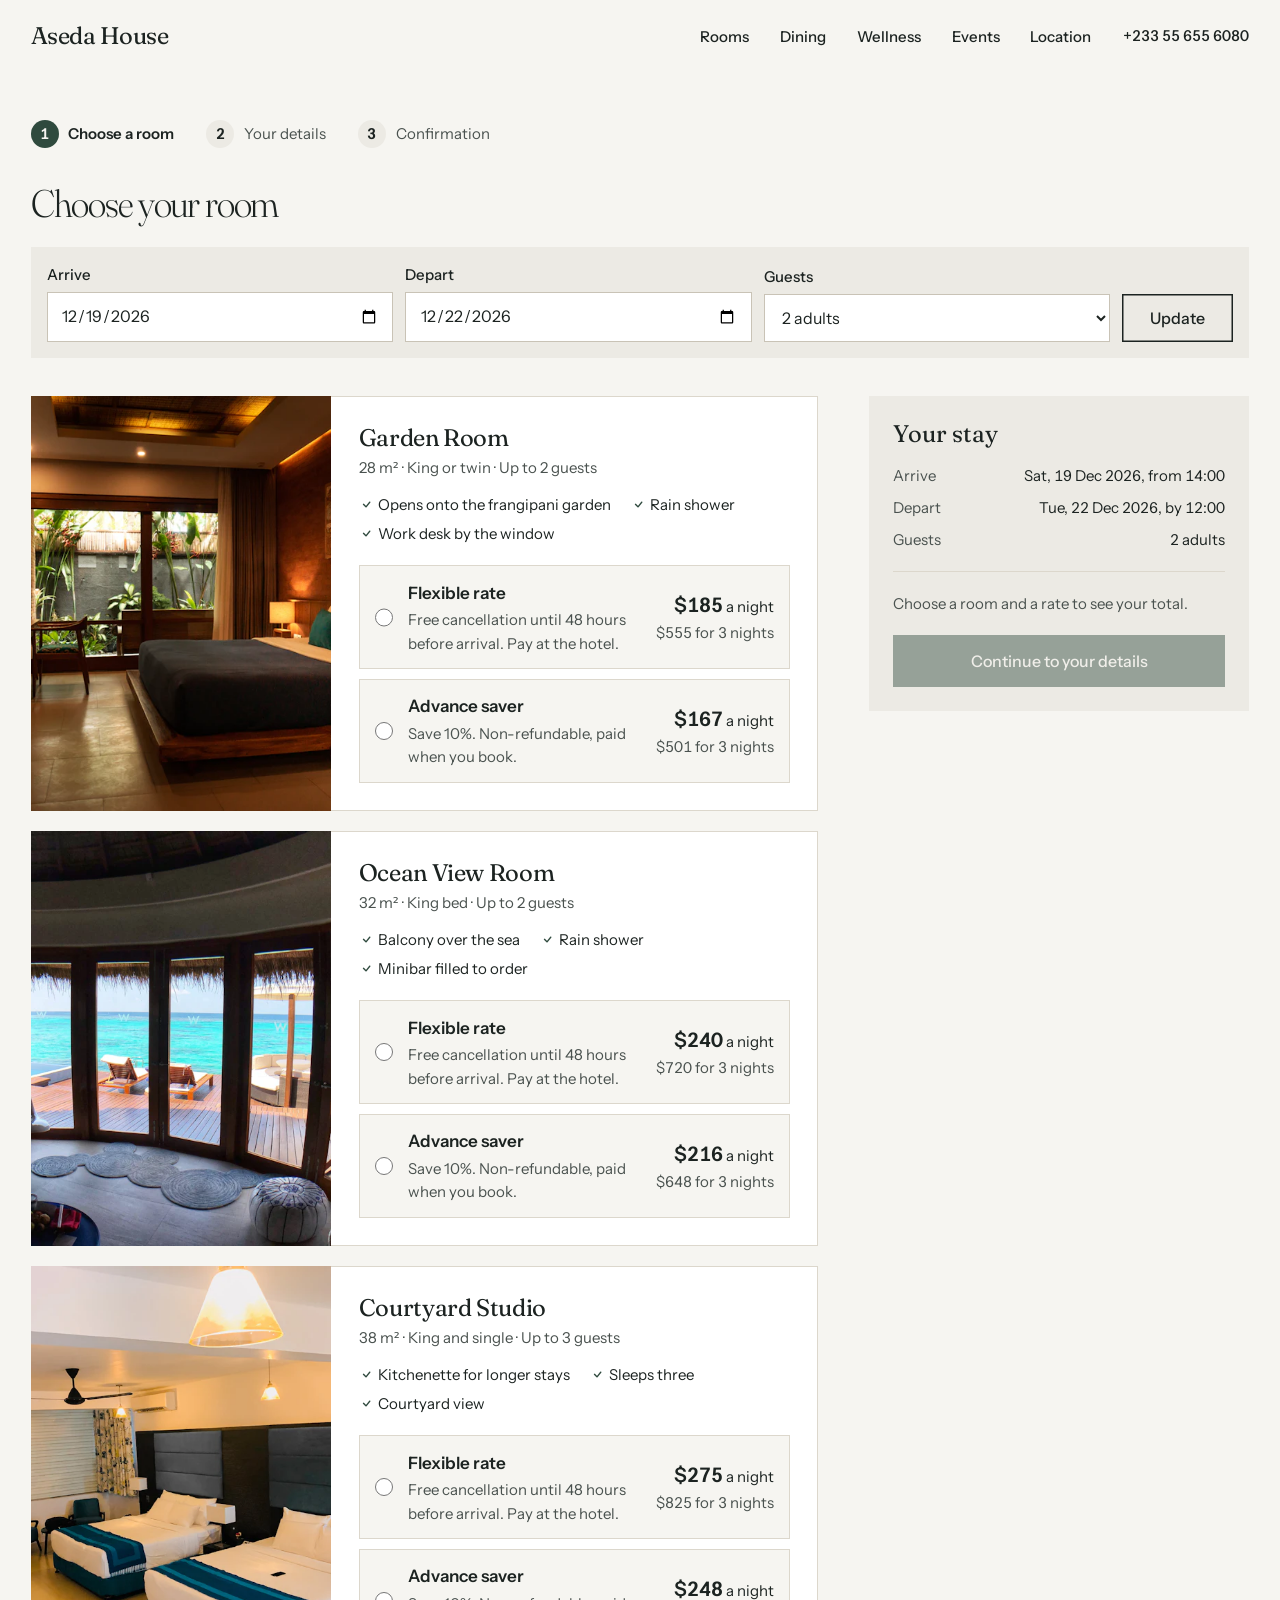
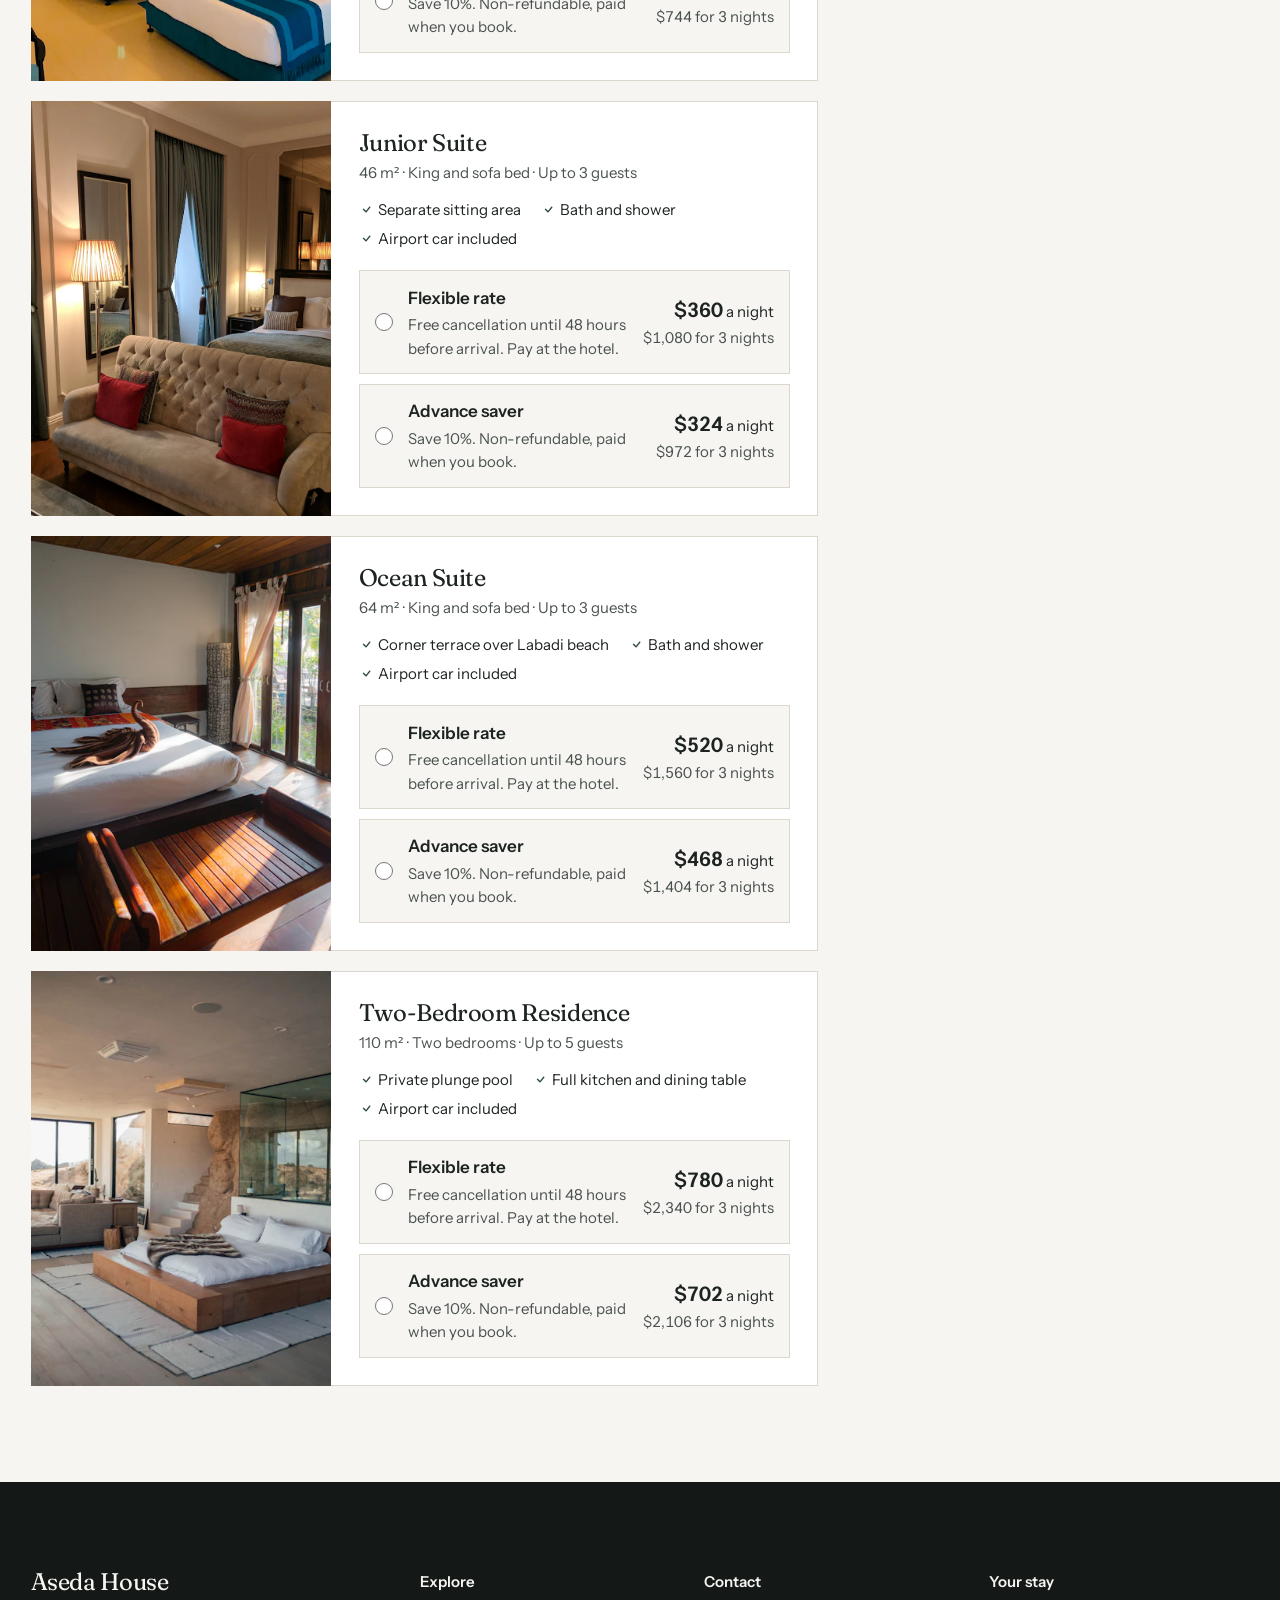
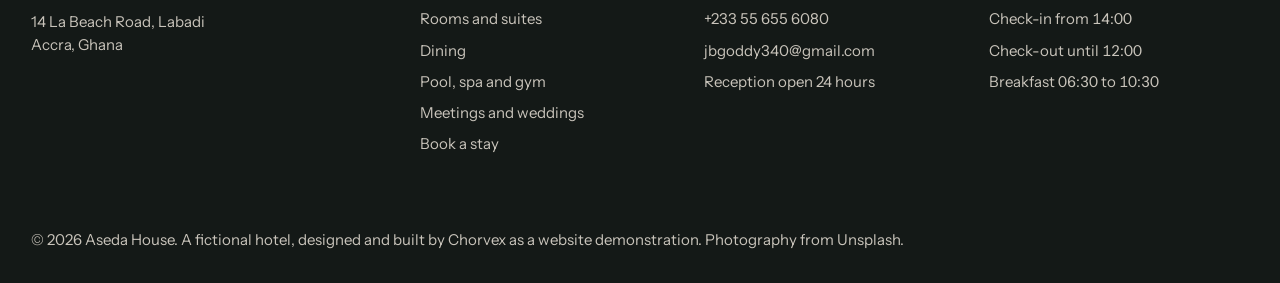
==== commit f8f873ee: "Update contact phone number and email across the site Phone is now +233 55 655 6080 and all contact," ====
--- a/booking.html
+++ b/booking.html
@@ -32,7 +32,7 @@
           <li><a href="index.html#location">Location</a></li>
         </ul>
       </nav>
-      <a class="site-header__phone tabular" href="tel:+233302701840">+233 30 270 1840</a>
+      <a class="site-header__phone tabular" href="tel:+233556556080">+233 55 655 6080</a>
       <button class="menu-toggle" type="button" aria-expanded="false" aria-controls="mobile-menu" data-menu-open>
         <i class="bi bi-list" aria-hidden="true"></i><span class="visually-hidden">Open menu</span>
       </button>
@@ -56,7 +56,7 @@
       </ul>
     </nav>
     <div class="mobile-menu__foot">
-      <a class="mobile-menu__phone" href="tel:+233302701840">+233 30 270 1840</a>
+      <a class="mobile-menu__phone" href="tel:+233556556080">+233 55 655 6080</a>
     </div>
   </div>
 
@@ -97,7 +97,7 @@
           <noscript>
             <div class="notice">
               <h2 class="t-h3">Book by phone or email</h2>
-              <p>Online booking needs JavaScript. Call <a href="tel:+233302701840">+233 30 270 1840</a> or write to <a href="mailto:reservations@asedahouse.com">reservations@asedahouse.com</a> with your dates and we will reply within the hour.</p>
+              <p>Online booking needs JavaScript. Call <a href="tel:+233556556080">+233 55 655 6080</a> or write to <a href="mailto:jbgoddy340@gmail.com">jbgoddy340@gmail.com</a> with your dates and we will reply within the hour.</p>
             </div>
           </noscript>
         </div>
@@ -134,8 +134,8 @@
       <div>
         <p class="site-footer__head">Contact</p>
         <ul>
-          <li><a href="tel:+233302701840">+233 30 270 1840</a></li>
-          <li><a href="mailto:reservations@asedahouse.com">reservations@asedahouse.com</a></li>
+          <li><a href="tel:+233556556080">+233 55 655 6080</a></li>
+          <li><a href="mailto:jbgoddy340@gmail.com">jbgoddy340@gmail.com</a></li>
           <li>Reception open 24 hours</li>
         </ul>
       </div>
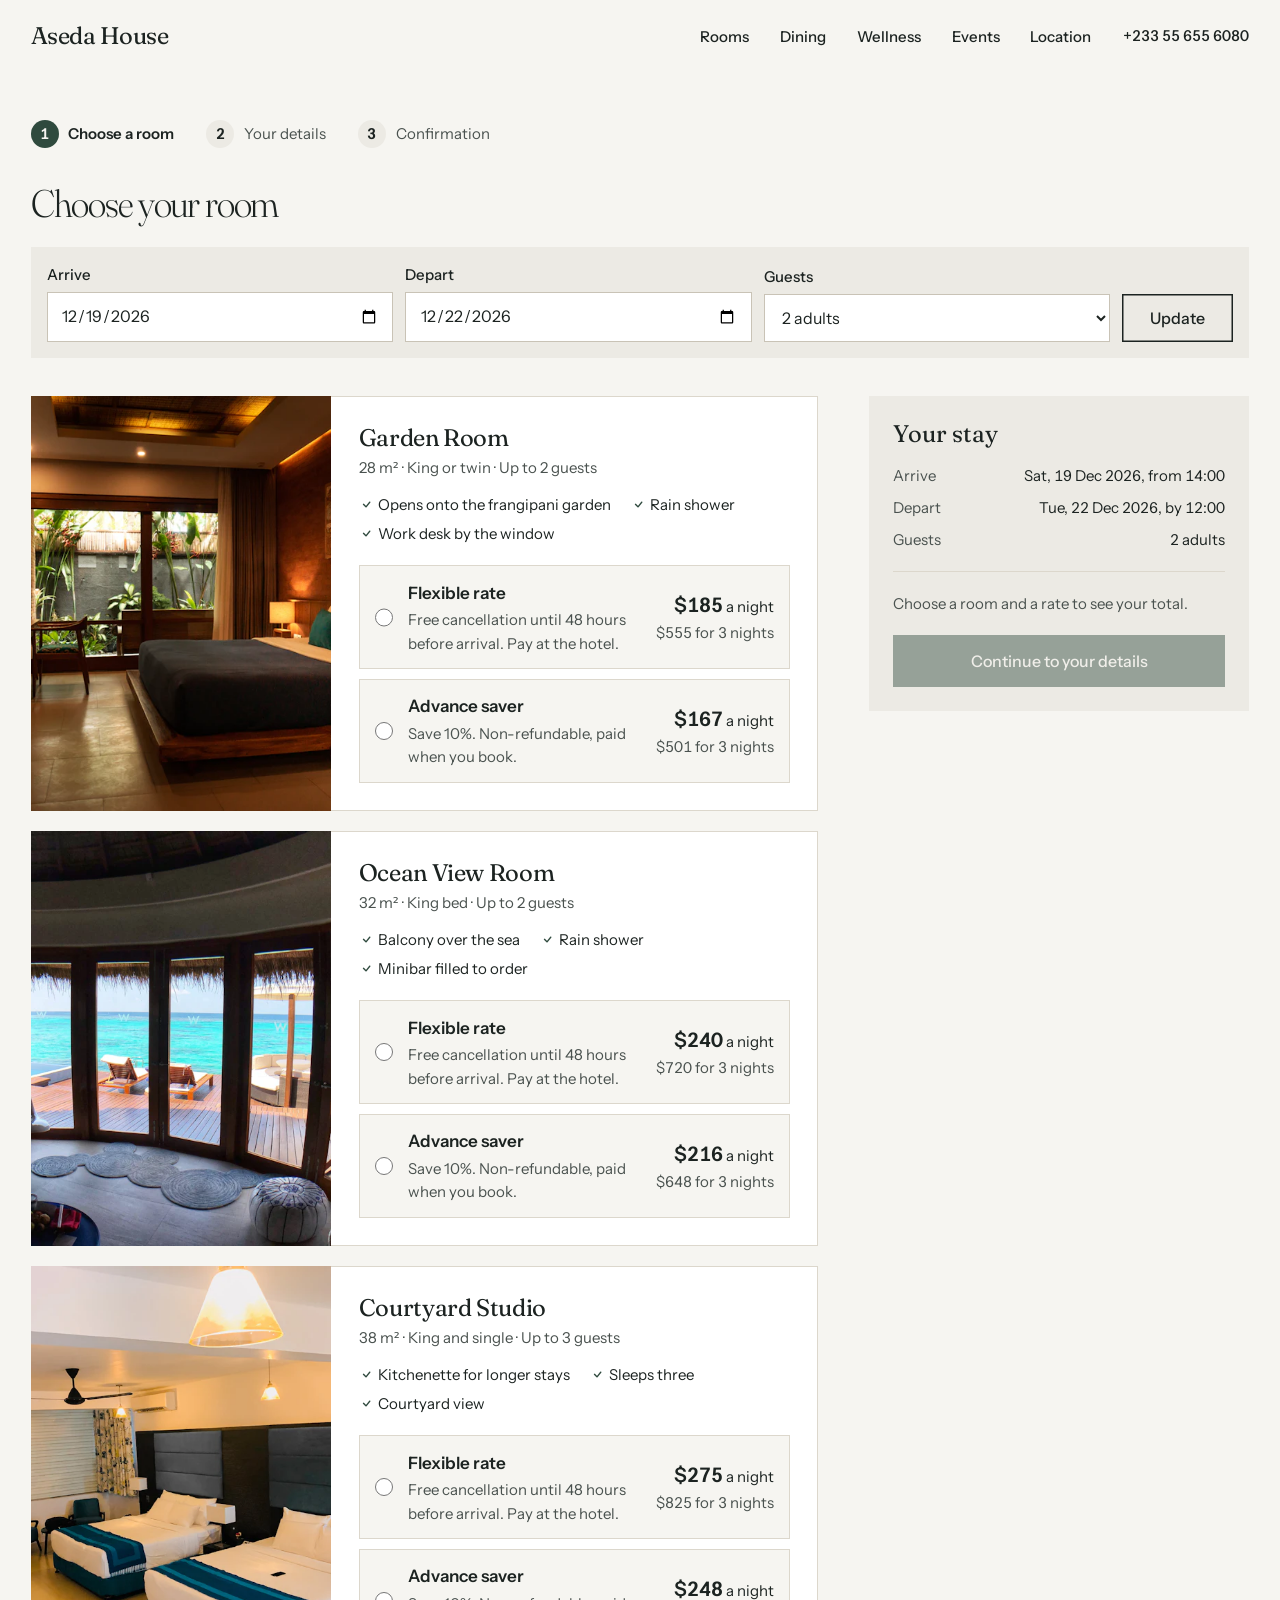
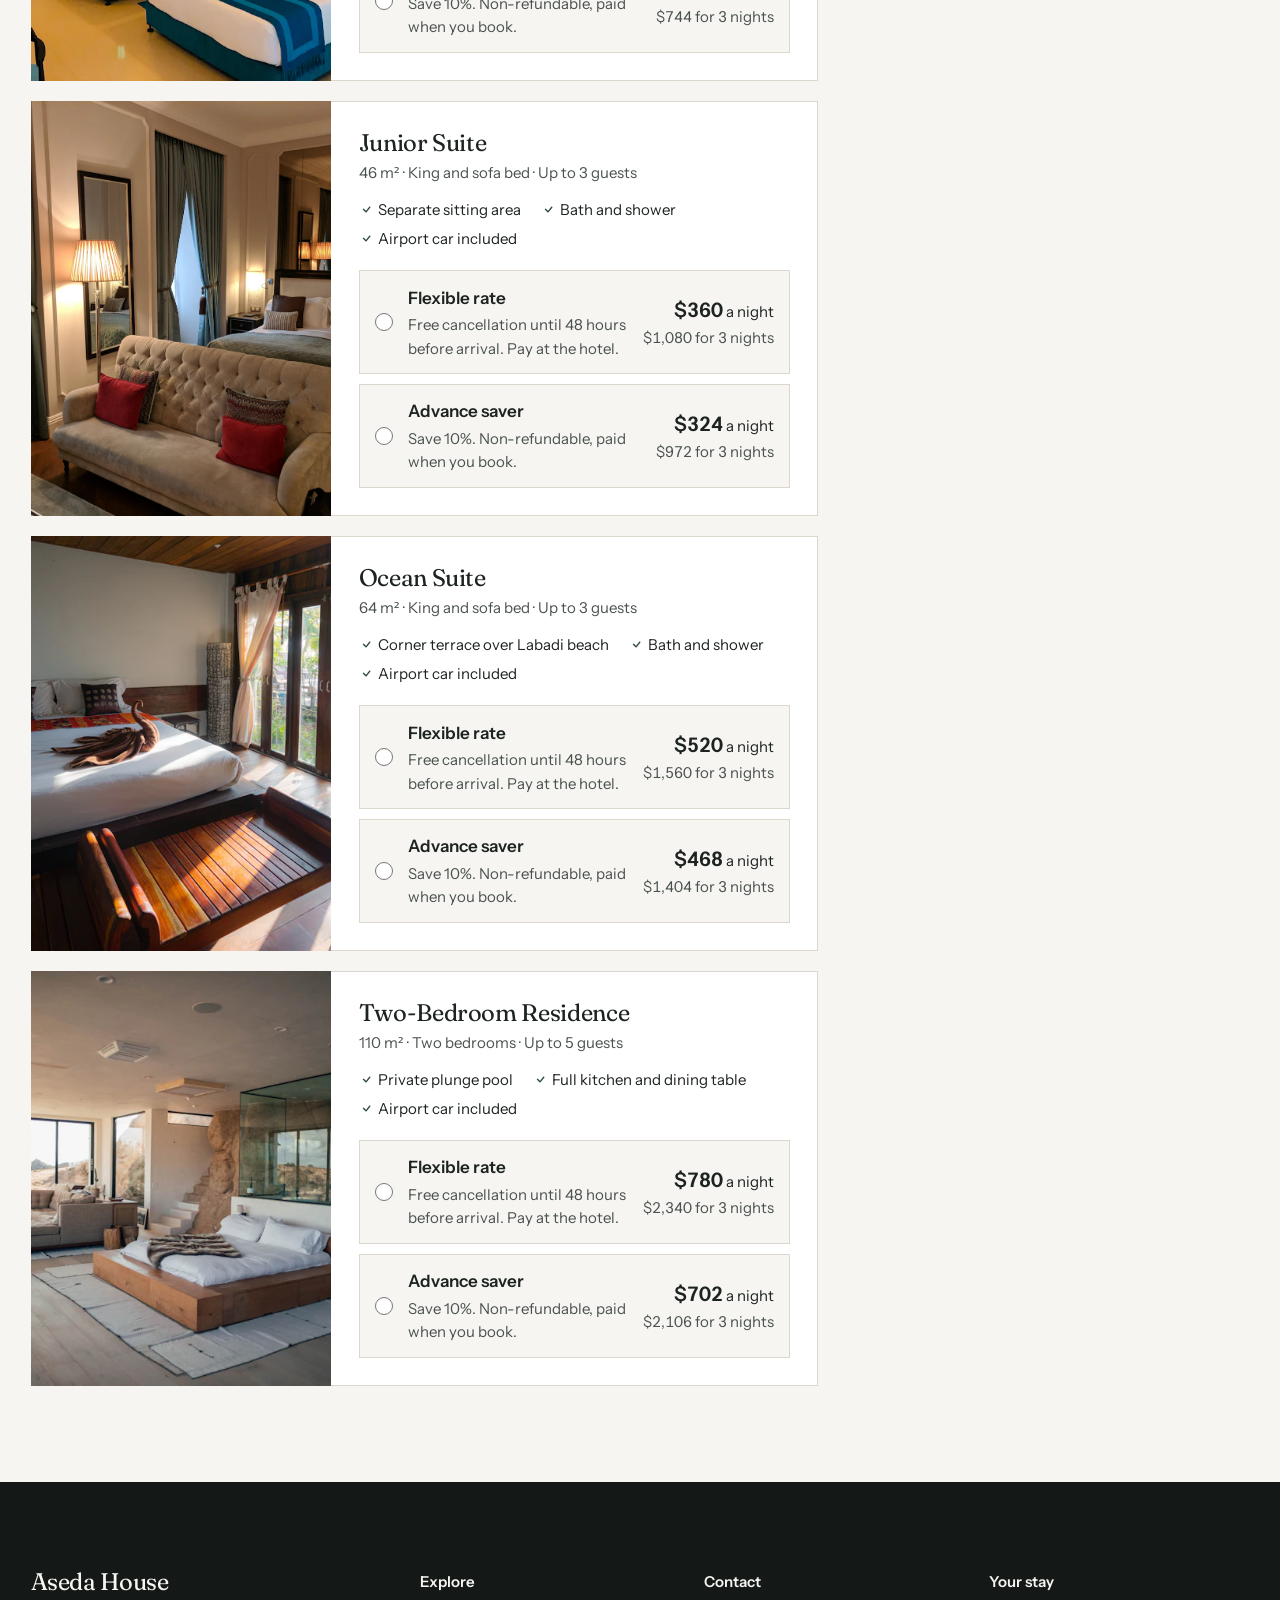
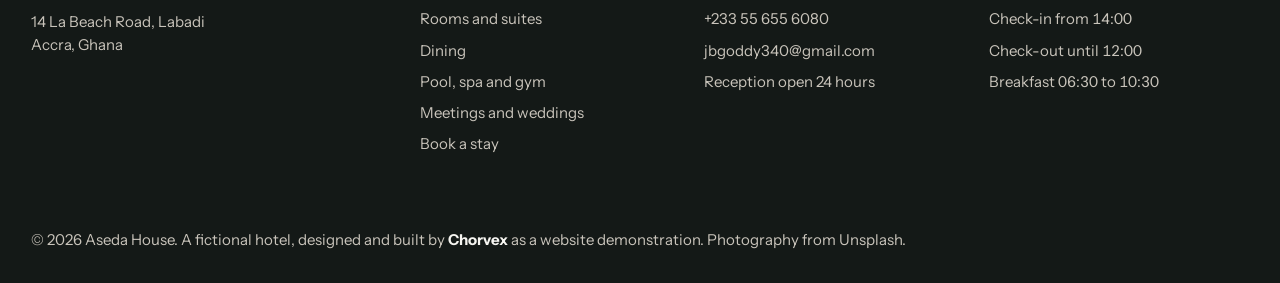
==== commit aecd81b3: "Link the Chorvex credit in the footer to TikTok The credit is bold and opens tiktok.com/@.chorvex in" ====
--- a/booking.html
+++ b/booking.html
@@ -149,7 +149,7 @@
       </div>
     </div>
     <div class="container site-footer__legal">
-      <p>© 2026 Aseda House. A fictional hotel, designed and built by Chorvex as a website demonstration. Photography from Unsplash.</p>
+      <p>© 2026 Aseda House. A fictional hotel, designed and built by <a class="site-footer__credit" href="https://www.tiktok.com/@.chorvex" target="_blank" rel="noopener">Chorvex</a> as a website demonstration. Photography from Unsplash.</p>
     </div>
   </footer>
   <script src="js/main.js" defer></script>
--- a/css/components.css
+++ b/css/components.css
@@ -193,3 +193,5 @@
 .site-footer a:hover { color: var(--limestone); }
 .site-footer__head { color: var(--limestone); font-weight: 600; margin-bottom: 0.9rem; }
 .site-footer__legal { margin-top: clamp(3rem, 6vw, 4.5rem); }
+.site-footer__credit { color: var(--limestone); font-weight: 700; text-decoration: underline; text-decoration-color: transparent; text-underline-offset: 3px; transition: text-decoration-color var(--dur-fast) ease; }
+.site-footer__credit:hover { text-decoration-color: currentColor; }
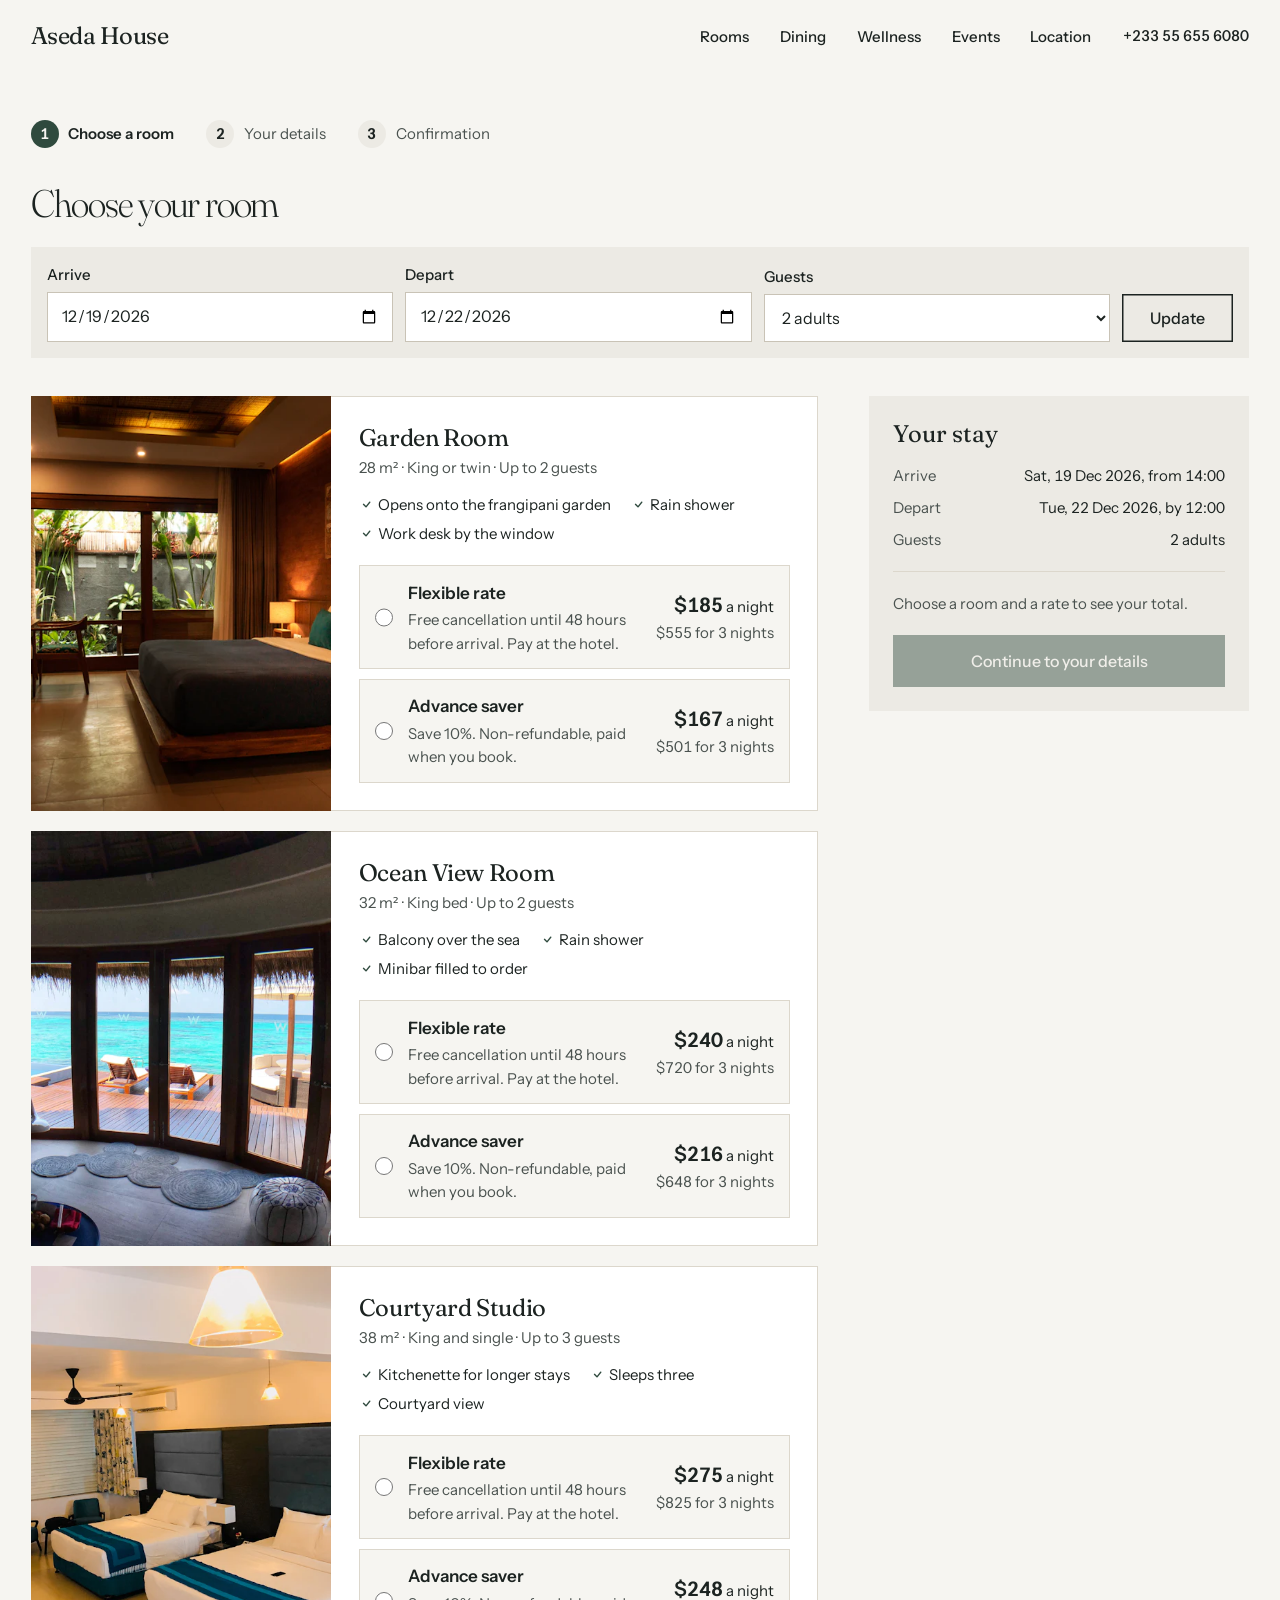
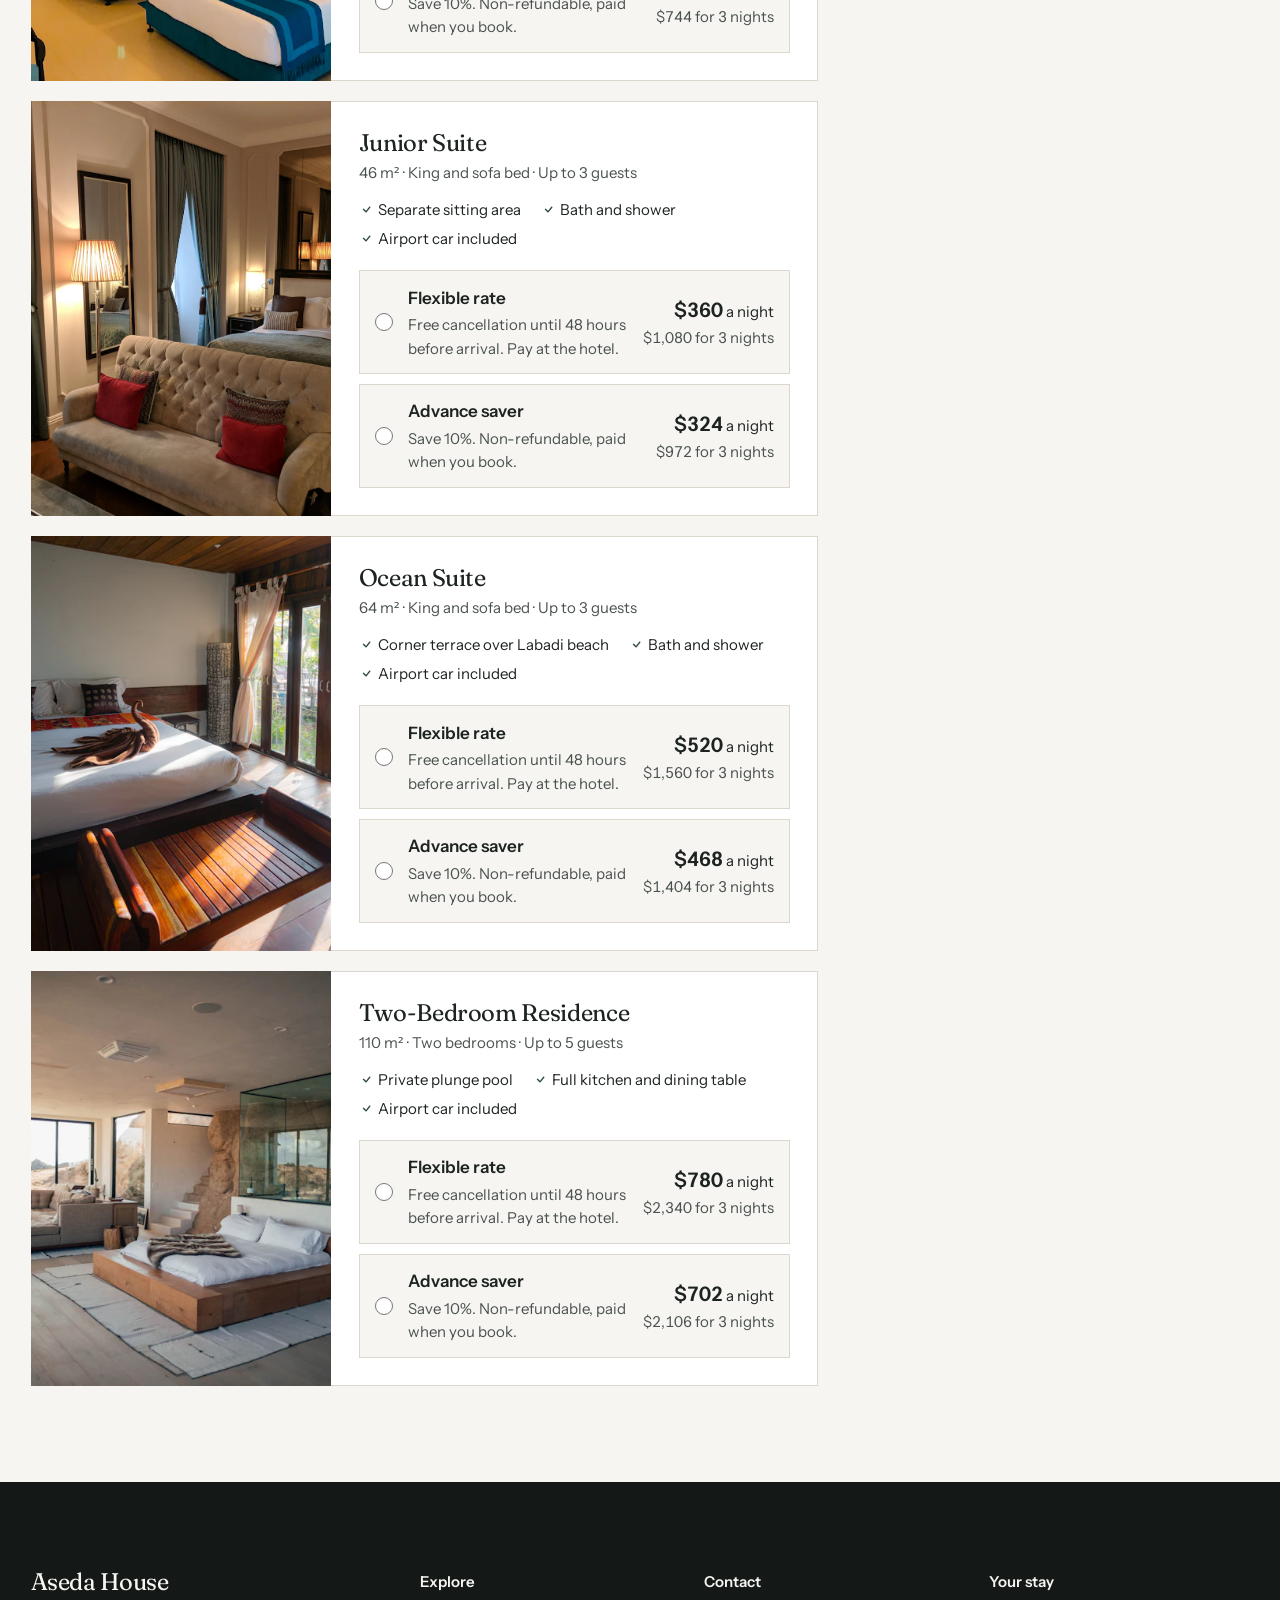
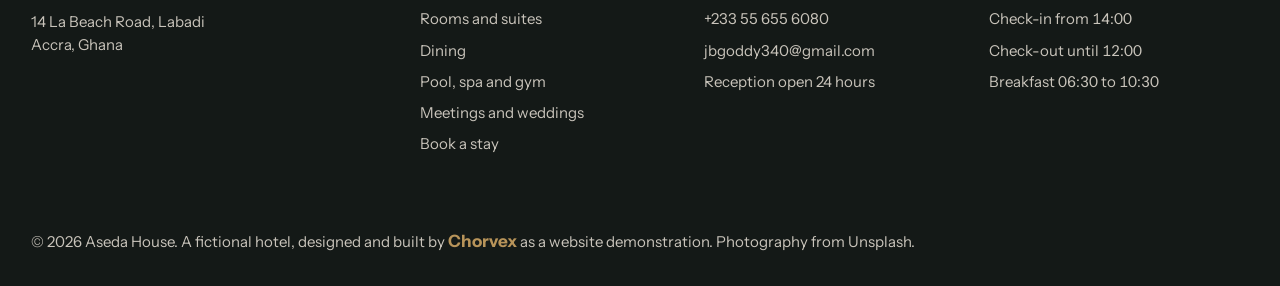
==== commit 6b00c0ed: "Make the Chorvex footer credit stand out Load Instrument Sans up to weight 700 so bold renders as tr" ====
--- a/booking.html
+++ b/booking.html
@@ -9,7 +9,7 @@
   <link rel="icon" href="assets/logo/favicon.svg" type="image/svg+xml">
   <link rel="preconnect" href="https://fonts.googleapis.com">
   <link rel="preconnect" href="https://fonts.gstatic.com" crossorigin>
-  <link rel="stylesheet" href="https://fonts.googleapis.com/css2?family=Fraunces:opsz,wght,SOFT@9..144,300..500,30&family=Instrument+Sans:wght@400..600&display=swap">
+  <link rel="stylesheet" href="https://fonts.googleapis.com/css2?family=Fraunces:opsz,wght,SOFT@9..144,300..500,30&family=Instrument+Sans:wght@400..700&display=swap">
   <link rel="stylesheet" href="https://cdn.jsdelivr.net/npm/bootstrap-icons@1.11.3/font/bootstrap-icons.min.css">
   <link rel="stylesheet" href="css/base.css">
   <link rel="stylesheet" href="css/components.css">
--- a/css/components.css
+++ b/css/components.css
@@ -193,5 +193,5 @@
 .site-footer a:hover { color: var(--limestone); }
 .site-footer__head { color: var(--limestone); font-weight: 600; margin-bottom: 0.9rem; }
 .site-footer__legal { margin-top: clamp(3rem, 6vw, 4.5rem); }
-.site-footer__credit { color: var(--limestone); font-weight: 700; text-decoration: underline; text-decoration-color: transparent; text-underline-offset: 3px; transition: text-decoration-color var(--dur-fast) ease; }
+.site-footer__credit { color: var(--brass); font-weight: 700; font-size: 1.0625rem; text-decoration: underline; text-decoration-color: transparent; text-underline-offset: 3px; transition: text-decoration-color var(--dur-fast) ease; }
 .site-footer__credit:hover { text-decoration-color: currentColor; }
